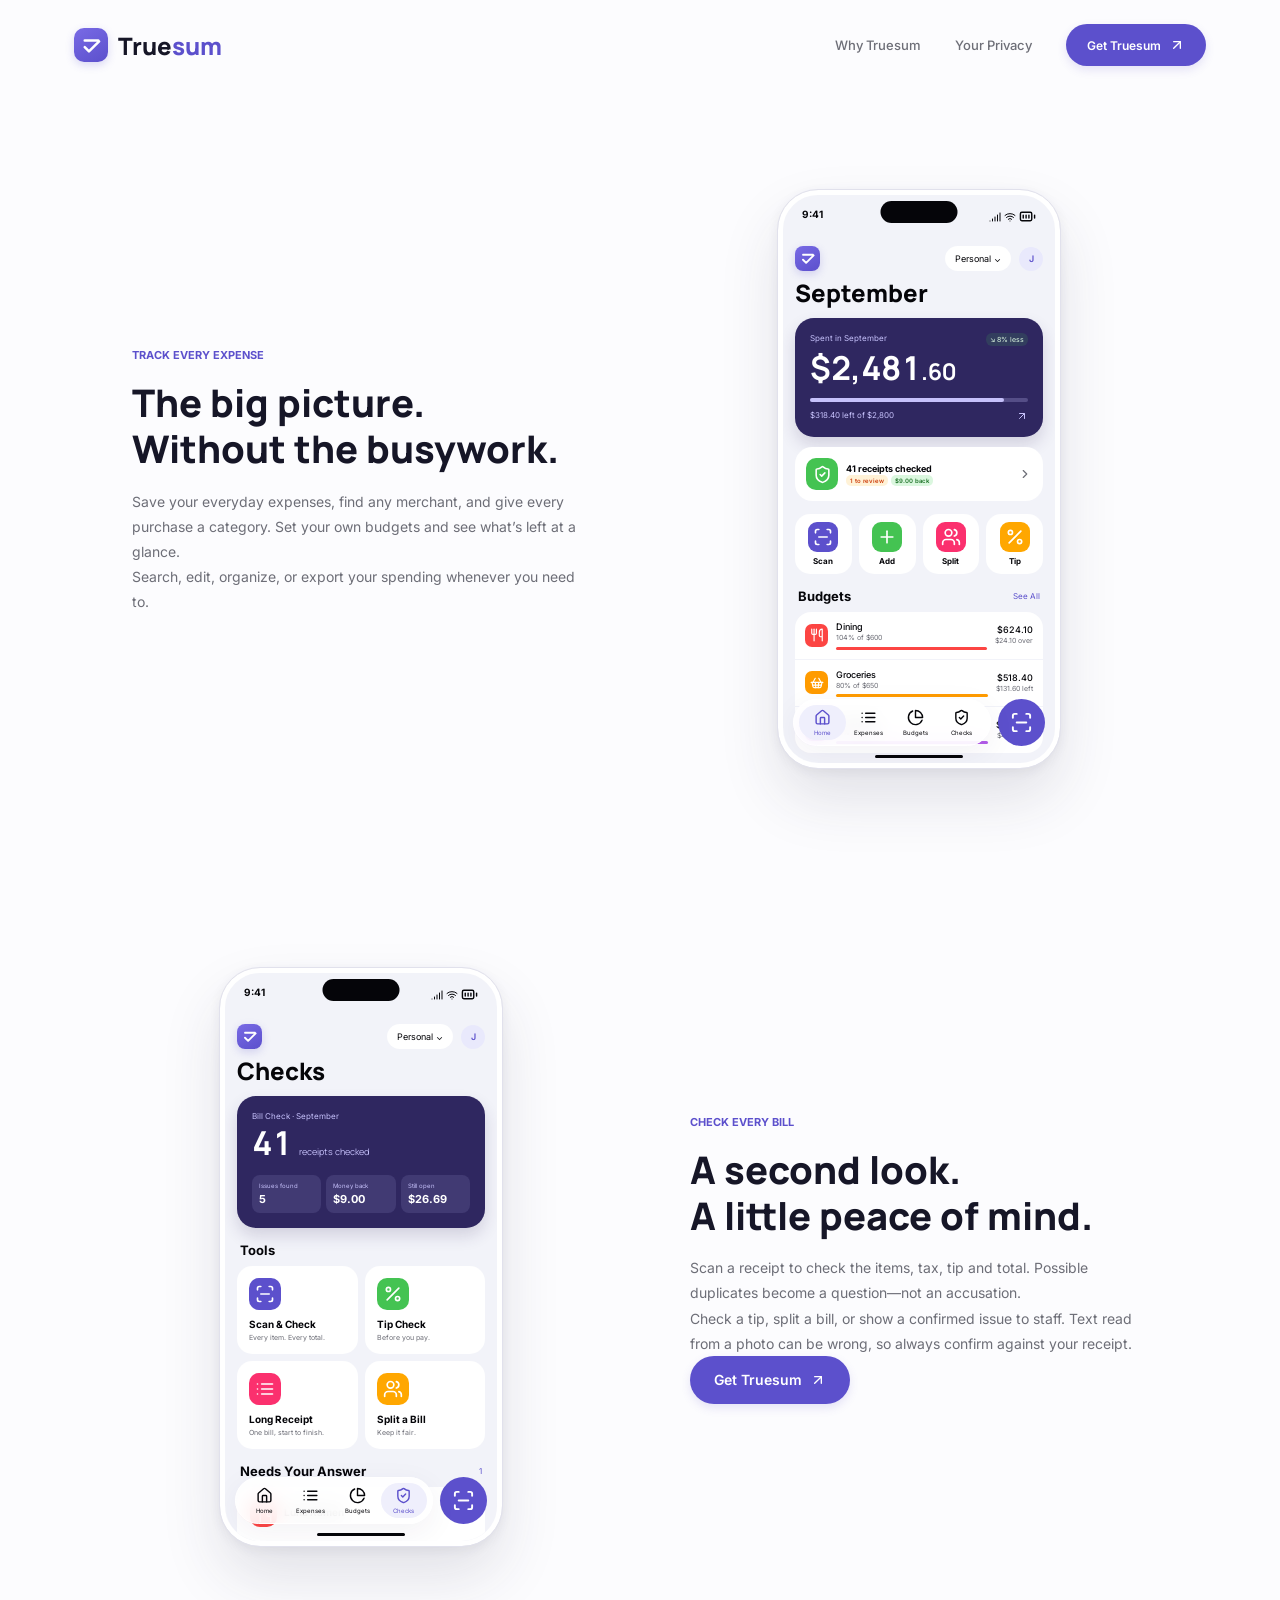
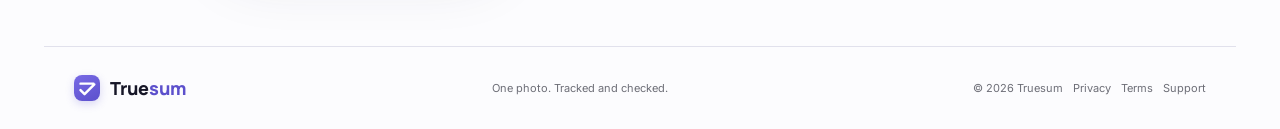
==== features.html @ 0172a542 "Landing page from the Lovable design: home + features, static, App Store CTA pending Co-Authored-By:" ====
<!doctype html>
<html lang="en">
<head>
<meta charset="utf-8">
<meta name="viewport" content="width=device-width, initial-scale=1">
<title>One receipt. Two jobs. — Truesum</title>
<meta name="description" content="Explore Truesum expense tracking, category budgets, receipt checks, tip calculations and fair bill splitting.">
<meta property="og:title" content="One receipt. Two jobs. — Truesum">
<meta property="og:description" content="Explore Truesum expense tracking, category budgets, receipt checks, tip calculations and fair bill splitting.">
<link rel="icon" href="assets/favicon.svg" type="image/svg+xml">
<link rel="apple-touch-icon" href="assets/apple-touch-icon.png">
<link rel="preconnect" href="https://fonts.googleapis.com">
<link rel="preconnect" href="https://fonts.gstatic.com" crossorigin>
<link rel="stylesheet" href="https://fonts.googleapis.com/css2?family=Inter:wght@400;500;600;700&amp;family=Manrope:wght@400;500;600;700;800&amp;display=swap">
<link rel="stylesheet" href="assets/site.css">
</head>
<body>
<header class="site-nav"><a href="./" class="brand" aria-label="Truesum home"><span class="brand-mark"><svg viewBox="0 0 32 32" fill="none" aria-hidden="true"><path d="M8 10h16M8 18l5 5 12-12" stroke="currentColor" stroke-width="3" stroke-linecap="round" stroke-linejoin="round"/></svg></span><span>True<span class="text-primary">sum</span></span></a><nav class="site-nav-links"><a href="features.html">Why Truesum</a><a href="privacy.html">Your Privacy</a><a class="truesum-button btn" href="#get">Get Truesum <svg width="24" height="24" viewBox="0 0 24 24" fill="none" stroke="currentColor" stroke-width="2" stroke-linecap="round" stroke-linejoin="round" aria-hidden="true"><path d="M7 7h10v10"/><path d="M7 17 17 7"/></svg></a></nav></header>
<main>
<section class="feature-section"><div><span class="section-kicker">Track every expense</span><h2>The big picture.<br>Without the busywork.</h2>
<p>Save your everyday expenses, find any merchant, and give every purchase a category. Set your own budgets and see what’s left at a glance.</p>
<p>Search, edit, organize, or export your spending whenever you need to.</p></div><div class="flex justify-center"><div class="phone phone-home" aria-hidden="true"><div class="phone-status"><span>9:41</span><span class="dynamic-island"></span><span><svg width="12" height="12" viewBox="0 0 24 24" fill="none" stroke="currentColor" stroke-width="2" stroke-linecap="round" stroke-linejoin="round" aria-hidden="true"><path d="M2 20h.01"/><path d="M7 20v-4"/><path d="M12 20v-8"/><path d="M17 20V8"/><path d="M22 4v16"/></svg><svg width="12" height="12" viewBox="0 0 24 24" fill="none" stroke="currentColor" stroke-width="2" stroke-linecap="round" stroke-linejoin="round" aria-hidden="true"><path d="M12 20h.01"/><path d="M2 8.82a15 15 0 0 1 20 0"/><path d="M5 12.859a10 10 0 0 1 14 0"/><path d="M8.5 16.429a5 5 0 0 1 7 0"/></svg><svg width="17" height="17" viewBox="0 0 24 24" fill="none" stroke="currentColor" stroke-width="2" stroke-linecap="round" stroke-linejoin="round" aria-hidden="true"><rect x="2" y="6" width="16" height="12" rx="2"/><path d="M22 14v-4"/><path d="M6 10v4"/><path d="M10 10v4"/><path d="M14 10v4"/></svg></span></div><div class="phone-content"><div class="phone-top"><span class="brand" aria-hidden="true"><span class="brand-mark"><svg viewBox="0 0 32 32" fill="none" aria-hidden="true"><path d="M8 10h16M8 18l5 5 12-12" stroke="currentColor" stroke-width="3" stroke-linecap="round" stroke-linejoin="round"/></svg></span></span><span>Personal <span>⌄</span></span><span class="mini-avatar">J</span></div><h3>September</h3><div class="mini-summary"><div class="flex justify-between"><span>Spent in September</span><span class="mini-trend">↘ 8% less</span></div><div class="mini-amount">$2,481<span>.60</span></div><div class="mini-progress"><i></i></div><div class="flex justify-between"><span>$318.40 left of $2,800</span><svg width="12" height="12" viewBox="0 0 24 24" fill="none" stroke="currentColor" stroke-width="2" stroke-linecap="round" stroke-linejoin="round" aria-hidden="true"><path d="M7 7h10v10"/><path d="M7 17 17 7"/></svg></div></div><div class="mini-checked"><span class="category-icon success"><svg width="19" height="19" viewBox="0 0 24 24" fill="none" stroke="currentColor" stroke-width="2" stroke-linecap="round" stroke-linejoin="round" aria-hidden="true"><path d="M20 13c0 5-3.5 7.5-7.66 8.95a1 1 0 0 1-.67-.01C7.5 20.5 4 18 4 13V6a1 1 0 0 1 1-1c2 0 4.5-1.2 6.24-2.72a1.17 1.17 0 0 1 1.52 0C14.51 3.81 17 5 19 5a1 1 0 0 1 1 1z"/><path d="m9 12 2 2 4-4"/></svg></span><div><b>41 receipts checked</b><div><span class="mini-badge warning">1 to review</span> <span class="mini-badge success">$9.00 back</span></div></div><svg width="14" height="14" viewBox="0 0 24 24" fill="none" stroke="currentColor" stroke-width="2" stroke-linecap="round" stroke-linejoin="round" aria-hidden="true"><path d="m9 18 6-6-6-6"/></svg></div><div class="mini-actions"><div><span class="category-icon action-0"><svg width="20" height="20" viewBox="0 0 24 24" fill="none" stroke="currentColor" stroke-width="2" stroke-linecap="round" stroke-linejoin="round" aria-hidden="true"><path d="M3 7V5a2 2 0 0 1 2-2h2"/><path d="M17 3h2a2 2 0 0 1 2 2v2"/><path d="M21 17v2a2 2 0 0 1-2 2h-2"/><path d="M7 21H5a2 2 0 0 1-2-2v-2"/><path d="M7 12h10"/></svg></span><b>Scan</b></div><div><span class="category-icon action-1"><svg width="20" height="20" viewBox="0 0 24 24" fill="none" stroke="currentColor" stroke-width="2" stroke-linecap="round" stroke-linejoin="round" aria-hidden="true"><path d="M5 12h14"/><path d="M12 5v14"/></svg></span><b>Add</b></div><div><span class="category-icon action-2"><svg width="20" height="20" viewBox="0 0 24 24" fill="none" stroke="currentColor" stroke-width="2" stroke-linecap="round" stroke-linejoin="round" aria-hidden="true"><path d="M16 21v-2a4 4 0 0 0-4-4H6a4 4 0 0 0-4 4v2"/><circle cx="9" cy="7" r="4"/><path d="M22 21v-2a4 4 0 0 0-3-3.87"/><path d="M16 3.13a4 4 0 0 1 0 7.75"/></svg></span><b>Split</b></div><div><span class="category-icon action-3"><svg width="20" height="20" viewBox="0 0 24 24" fill="none" stroke="currentColor" stroke-width="2" stroke-linecap="round" stroke-linejoin="round" aria-hidden="true"><line x1="19" x2="5" y1="5" y2="19"/><circle cx="6.5" cy="6.5" r="2.5"/><circle cx="17.5" cy="17.5" r="2.5"/></svg></span><b>Tip</b></div></div><div class="mini-section-title">Budgets <span>See All</span></div><div class="mini-group"><div class="mini-budget"><span class="category-icon dining"><svg width="14" height="14" viewBox="0 0 24 24" fill="none" stroke="currentColor" stroke-width="2" stroke-linecap="round" stroke-linejoin="round" aria-hidden="true"><path d="M3 2v7c0 1.1.9 2 2 2h4a2 2 0 0 0 2-2V2"/><path d="M7 2v20"/><path d="M21 15V2a5 5 0 0 0-5 5v6c0 1.1.9 2 2 2h3Zm0 0v7"/></svg></span><div><b>Dining</b><small>104% of $600</small><div class="category-line dining"></div></div><div><b>$624.10</b><small class="text-destructive">$24.10 over</small></div></div><div class="mini-budget"><span class="category-icon groceries"><svg width="14" height="14" viewBox="0 0 24 24" fill="none" stroke="currentColor" stroke-width="2" stroke-linecap="round" stroke-linejoin="round" aria-hidden="true"><path d="m15 11-1 9"/><path d="m19 11-4-7"/><path d="M2 11h20"/><path d="m3.5 11 1.6 7.4a2 2 0 0 0 2 1.6h9.8a2 2 0 0 0 2-1.6l1.7-7.4"/><path d="M4.5 15.5h15"/><path d="m5 11 4-7"/><path d="m9 11 1 9"/></svg></span><div><b>Groceries</b><small>80% of $650</small><div class="category-line groceries"></div></div><div><b>$518.40</b><small class="">$131.60 left</small></div></div><div class="mini-budget"><span class="category-icon shopping"><svg width="14" height="14" viewBox="0 0 24 24" fill="none" stroke="currentColor" stroke-width="2" stroke-linecap="round" stroke-linejoin="round" aria-hidden="true"><path d="M6 2 3 6v14a2 2 0 0 0 2 2h14a2 2 0 0 0 2-2V6l-3-4Z"/><path d="M3 6h18"/><path d="M16 10a4 4 0 0 1-8 0"/></svg></span><div><b>Shopping</b><small>91% of $450</small><div class="category-line shopping"></div></div><div><b>$410.00</b><small class="">$40.00 left</small></div></div></div><div class="mini-section-title">Recent <span>See All</span></div><div class="mini-group"><div class="mini-expense"><span class="category-icon dining"><svg width="14" height="14" viewBox="0 0 24 24" fill="none" stroke="currentColor" stroke-width="2" stroke-linecap="round" stroke-linejoin="round" aria-hidden="true"><path d="M3 2v7c0 1.1.9 2 2 2h4a2 2 0 0 0 2-2V2"/><path d="M7 2v20"/><path d="M21 15V2a5 5 0 0 0-5 5v6c0 1.1.9 2 2 2h3Zm0 0v7"/></svg></span><div><b>Luna Ramen</b><small>Yesterday · Dining</small></div><div><b>−$66.41</b><small class="text-warning">Review</small></div></div><div class="mini-expense"><span class="category-icon coffee"><svg width="14" height="14" viewBox="0 0 24 24" fill="none" stroke="currentColor" stroke-width="2" stroke-linecap="round" stroke-linejoin="round" aria-hidden="true"><path d="M10 2v2"/><path d="M14 2v2"/><path d="M16 8a1 1 0 0 1 1 1v8a4 4 0 0 1-4 4H7a4 4 0 0 1-4-4V9a1 1 0 0 1 1-1h14a4 4 0 1 1 0 8h-1"/><path d="M6 2v2"/></svg></span><div><b>Starbucks</b><small>Today · Coffee</small></div><div><b>−$12.40</b><small class="text-success">Checked</small></div></div></div></div><div class="mini-bottom"><div><span class="selected"><svg width="17" height="17" viewBox="0 0 24 24" fill="none" stroke="currentColor" stroke-width="2" stroke-linecap="round" stroke-linejoin="round" aria-hidden="true"><path d="M15 21v-8a1 1 0 0 0-1-1h-4a1 1 0 0 0-1 1v8"/><path d="M3 10a2 2 0 0 1 .709-1.528l7-5.999a2 2 0 0 1 2.582 0l7 5.999A2 2 0 0 1 21 10v9a2 2 0 0 1-2 2H5a2 2 0 0 1-2-2z"/></svg><small>Home</small></span><span class=""><svg width="17" height="17" viewBox="0 0 24 24" fill="none" stroke="currentColor" stroke-width="2" stroke-linecap="round" stroke-linejoin="round" aria-hidden="true"><path d="M3 12h.01"/><path d="M3 18h.01"/><path d="M3 6h.01"/><path d="M8 12h13"/><path d="M8 18h13"/><path d="M8 6h13"/></svg><small>Expenses</small></span><span class=""><svg width="17" height="17" viewBox="0 0 24 24" fill="none" stroke="currentColor" stroke-width="2" stroke-linecap="round" stroke-linejoin="round" aria-hidden="true"><path d="M21.21 15.89A10 10 0 1 1 8 2.83"/><path d="M22 12A10 10 0 0 0 12 2v10z"/></svg><small>Budgets</small></span><span class=""><svg width="17" height="17" viewBox="0 0 24 24" fill="none" stroke="currentColor" stroke-width="2" stroke-linecap="round" stroke-linejoin="round" aria-hidden="true"><path d="M20 13c0 5-3.5 7.5-7.66 8.95a1 1 0 0 1-.67-.01C7.5 20.5 4 18 4 13V6a1 1 0 0 1 1-1c2 0 4.5-1.2 6.24-2.72a1.17 1.17 0 0 1 1.52 0C14.51 3.81 17 5 19 5a1 1 0 0 1 1 1z"/><path d="m9 12 2 2 4-4"/></svg><small>Checks</small></span></div><span class="mini-scan"><svg width="23" height="23" viewBox="0 0 24 24" fill="none" stroke="currentColor" stroke-width="2" stroke-linecap="round" stroke-linejoin="round" aria-hidden="true"><path d="M3 7V5a2 2 0 0 1 2-2h2"/><path d="M17 3h2a2 2 0 0 1 2 2v2"/><path d="M21 17v2a2 2 0 0 1-2 2h-2"/><path d="M7 21H5a2 2 0 0 1-2-2v-2"/><path d="M7 12h10"/></svg></span></div><div class="home-indicator"></div></div></div></section>
<section class="feature-section"><div class="flex justify-center"><div class="phone phone-checks" aria-hidden="true"><div class="phone-status"><span>9:41</span><span class="dynamic-island"></span><span><svg width="12" height="12" viewBox="0 0 24 24" fill="none" stroke="currentColor" stroke-width="2" stroke-linecap="round" stroke-linejoin="round" aria-hidden="true"><path d="M2 20h.01"/><path d="M7 20v-4"/><path d="M12 20v-8"/><path d="M17 20V8"/><path d="M22 4v16"/></svg><svg width="12" height="12" viewBox="0 0 24 24" fill="none" stroke="currentColor" stroke-width="2" stroke-linecap="round" stroke-linejoin="round" aria-hidden="true"><path d="M12 20h.01"/><path d="M2 8.82a15 15 0 0 1 20 0"/><path d="M5 12.859a10 10 0 0 1 14 0"/><path d="M8.5 16.429a5 5 0 0 1 7 0"/></svg><svg width="17" height="17" viewBox="0 0 24 24" fill="none" stroke="currentColor" stroke-width="2" stroke-linecap="round" stroke-linejoin="round" aria-hidden="true"><rect x="2" y="6" width="16" height="12" rx="2"/><path d="M22 14v-4"/><path d="M6 10v4"/><path d="M10 10v4"/><path d="M14 10v4"/></svg></span></div><div class="phone-content"><div class="phone-top"><span class="brand" aria-hidden="true"><span class="brand-mark"><svg viewBox="0 0 32 32" fill="none" aria-hidden="true"><path d="M8 10h16M8 18l5 5 12-12" stroke="currentColor" stroke-width="3" stroke-linecap="round" stroke-linejoin="round"/></svg></span></span><span>Personal <span>⌄</span></span><span class="mini-avatar">J</span></div><h3>Checks</h3><div class="mini-summary"><span>Bill Check · September</span><div class="mini-amount">41 <small>receipts checked</small></div><div class="mini-stats"><div><small>Issues found</small><b>5</b></div><div><small>Money back</small><b>$9.00</b></div><div><small>Still open</small><b>$26.69</b></div></div></div><div class="mini-section-title">Tools</div><div class="mini-tool-grid"><div><span class="category-icon action-0"><svg width="20" height="20" viewBox="0 0 24 24" fill="none" stroke="currentColor" stroke-width="2" stroke-linecap="round" stroke-linejoin="round" aria-hidden="true"><path d="M3 7V5a2 2 0 0 1 2-2h2"/><path d="M17 3h2a2 2 0 0 1 2 2v2"/><path d="M21 17v2a2 2 0 0 1-2 2h-2"/><path d="M7 21H5a2 2 0 0 1-2-2v-2"/><path d="M7 12h10"/></svg></span><b>Scan &amp; Check</b><small>Every item. Every total.</small></div><div><span class="category-icon action-1"><svg width="20" height="20" viewBox="0 0 24 24" fill="none" stroke="currentColor" stroke-width="2" stroke-linecap="round" stroke-linejoin="round" aria-hidden="true"><line x1="19" x2="5" y1="5" y2="19"/><circle cx="6.5" cy="6.5" r="2.5"/><circle cx="17.5" cy="17.5" r="2.5"/></svg></span><b>Tip Check</b><small>Before you pay.</small></div><div><span class="category-icon action-2"><svg width="20" height="20" viewBox="0 0 24 24" fill="none" stroke="currentColor" stroke-width="2" stroke-linecap="round" stroke-linejoin="round" aria-hidden="true"><path d="M3 12h.01"/><path d="M3 18h.01"/><path d="M3 6h.01"/><path d="M8 12h13"/><path d="M8 18h13"/><path d="M8 6h13"/></svg></span><b>Long Receipt</b><small>One bill, start to finish.</small></div><div><span class="category-icon action-3"><svg width="20" height="20" viewBox="0 0 24 24" fill="none" stroke="currentColor" stroke-width="2" stroke-linecap="round" stroke-linejoin="round" aria-hidden="true"><path d="M16 21v-2a4 4 0 0 0-4-4H6a4 4 0 0 0-4 4v2"/><circle cx="9" cy="7" r="4"/><path d="M22 21v-2a4 4 0 0 0-3-3.87"/><path d="M16 3.13a4 4 0 0 1 0 7.75"/></svg></span><b>Split a Bill</b><small>Keep it fair.</small></div></div><div class="mini-section-title">Needs Your Answer <span>1</span></div><div class="mini-question"><span class="category-icon dining"><svg width="18" height="18" viewBox="0 0 24 24" fill="none" stroke="currentColor" stroke-width="2" stroke-linecap="round" stroke-linejoin="round" aria-hidden="true"><path d="M3 2v7c0 1.1.9 2 2 2h4a2 2 0 0 0 2-2V2"/><path d="M7 2v20"/><path d="M21 15V2a5 5 0 0 0-5 5v6c0 1.1.9 2 2 2h3Zm0 0v7"/></svg></span><b>Luna Ramen</b><p>Gyoza appears twice.<br>Did you order two?</p><div><span>We Had Two</span><span>Flag $8.50</span></div></div><div class="mini-section-title">Flagged <span>Show to Staff</span></div><div class="mini-group"><div class="mini-expense"><span class="category-icon dining"><svg width="14" height="14" viewBox="0 0 24 24" fill="none" stroke="currentColor" stroke-width="2" stroke-linecap="round" stroke-linejoin="round" aria-hidden="true"><path d="M3 2v7c0 1.1.9 2 2 2h4a2 2 0 0 0 2-2V2"/><path d="M7 2v20"/><path d="M21 15V2a5 5 0 0 0-5 5v6c0 1.1.9 2 2 2h3Zm0 0v7"/></svg></span><div><b>Bella Notte</b><small>Tip included twice</small></div><b>$9.25</b></div></div></div><div class="mini-bottom"><div><span class=""><svg width="17" height="17" viewBox="0 0 24 24" fill="none" stroke="currentColor" stroke-width="2" stroke-linecap="round" stroke-linejoin="round" aria-hidden="true"><path d="M15 21v-8a1 1 0 0 0-1-1h-4a1 1 0 0 0-1 1v8"/><path d="M3 10a2 2 0 0 1 .709-1.528l7-5.999a2 2 0 0 1 2.582 0l7 5.999A2 2 0 0 1 21 10v9a2 2 0 0 1-2 2H5a2 2 0 0 1-2-2z"/></svg><small>Home</small></span><span class=""><svg width="17" height="17" viewBox="0 0 24 24" fill="none" stroke="currentColor" stroke-width="2" stroke-linecap="round" stroke-linejoin="round" aria-hidden="true"><path d="M3 12h.01"/><path d="M3 18h.01"/><path d="M3 6h.01"/><path d="M8 12h13"/><path d="M8 18h13"/><path d="M8 6h13"/></svg><small>Expenses</small></span><span class=""><svg width="17" height="17" viewBox="0 0 24 24" fill="none" stroke="currentColor" stroke-width="2" stroke-linecap="round" stroke-linejoin="round" aria-hidden="true"><path d="M21.21 15.89A10 10 0 1 1 8 2.83"/><path d="M22 12A10 10 0 0 0 12 2v10z"/></svg><small>Budgets</small></span><span class="selected"><svg width="17" height="17" viewBox="0 0 24 24" fill="none" stroke="currentColor" stroke-width="2" stroke-linecap="round" stroke-linejoin="round" aria-hidden="true"><path d="M20 13c0 5-3.5 7.5-7.66 8.95a1 1 0 0 1-.67-.01C7.5 20.5 4 18 4 13V6a1 1 0 0 1 1-1c2 0 4.5-1.2 6.24-2.72a1.17 1.17 0 0 1 1.52 0C14.51 3.81 17 5 19 5a1 1 0 0 1 1 1z"/><path d="m9 12 2 2 4-4"/></svg><small>Checks</small></span></div><span class="mini-scan"><svg width="23" height="23" viewBox="0 0 24 24" fill="none" stroke="currentColor" stroke-width="2" stroke-linecap="round" stroke-linejoin="round" aria-hidden="true"><path d="M3 7V5a2 2 0 0 1 2-2h2"/><path d="M17 3h2a2 2 0 0 1 2 2v2"/><path d="M21 17v2a2 2 0 0 1-2 2h-2"/><path d="M7 21H5a2 2 0 0 1-2-2v-2"/><path d="M7 12h10"/></svg></span></div><div class="home-indicator"></div></div></div><div><span class="section-kicker">Check every bill</span>
<h2>A second look.<br>A little peace of mind.</h2>
<p>Scan a receipt to check the items, tax, tip and total. Possible duplicates become a question—not an accusation.</p>
<p>Check a tip, split a bill, or show a confirmed issue to staff. Text read from a photo can be wrong, so always confirm against your receipt.</p>
<a class="truesum-button btn" href="./#get">Get Truesum <svg width="24" height="24" viewBox="0 0 24 24" fill="none" stroke="currentColor" stroke-width="2" stroke-linecap="round" stroke-linejoin="round" aria-hidden="true"><path d="M7 7h10v10"/><path d="M7 17 17 7"/></svg></a></div></section>
</main>
<footer class="site-footer"><a href="./" class="brand" aria-label="Truesum home"><span class="brand-mark"><svg viewBox="0 0 32 32" fill="none" aria-hidden="true"><path d="M8 10h16M8 18l5 5 12-12" stroke="currentColor" stroke-width="3" stroke-linecap="round" stroke-linejoin="round"/></svg></span><span>True<span class="text-primary">sum</span></span></a><span>One photo. Tracked and checked.</span><span>© 2026 Truesum<span class="footer-links"><a href="privacy.html">Privacy</a><a href="terms.html">Terms</a><a href="support.html">Support</a></span></span></footer>
</body>
</html>
---- assets/site.css ----
/* Truesum landing: ported from the Lovable project styles (src/styles.css). */
:root { --font-sans: 'Inter', -apple-system, BlinkMacSystemFont, 'Segoe UI', sans-serif; --font-display: 'Manrope', -apple-system, BlinkMacSystemFont, sans-serif; }
:root {
 --background: oklch(.992 .002 285); --foreground: oklch(.21 .033 282); --primary: oklch(.514 .185 282); --primary-foreground: oklch(1 0 0); --secondary: oklch(.955 .018 286); --secondary-foreground: oklch(.514 .185 282); --muted: oklch(.965 .009 285); --muted-foreground: oklch(.54 .014 280); --accent: oklch(.94 .025 285); --card: oklch(1 0 0); --border: oklch(.913 .015 284); --hero: oklch(.315 .098 286); --hero-text: oklch(.835 .08 288); --destructive: oklch(.60 .224 25); --success: oklch(.722 .19 145); --success-text: oklch(.50 .136 145); --success-soft: oklch(.95 .044 149); --warning: oklch(.80 .18 72); --warning-text: oklch(.576 .185 37); --warning-soft: oklch(.97 .041 75); --dining: oklch(.66 .22 26); --groceries: oklch(.78 .18 65); --shopping: oklch(.64 .21 310); --travel: oklch(.62 .20 254); --household: oklch(.70 .12 213); --transport: var(--primary); --care: oklch(.65 .235 10); --other: oklch(.63 .014 285); --coffee: oklch(.64 .071 75); --glass: oklch(1 0 0 / .85); --ink: oklch(.12 .01 285); --hero-glow: oklch(.6 .18 285); --phone-shadow: 0 30px 60px oklch(.32 .05 285 / .13), 0 3px 12px oklch(.32 .05 285 / .08); --soft-shadow: 0 8px 30px oklch(.3 .08 285 / .06); --scrim: oklch(.17 .03 285 / .35);
}
* { border-color: var(--border); box-sizing:border-box; letter-spacing:0; }
body { margin:0; background:var(--background); color:var(--foreground); font-family:var(--font-sans); -webkit-font-smoothing:antialiased; }
h1,h2,h3,h4 { font-family:var(--font-display); }
button,a,input,select,textarea { -webkit-tap-highlight-color:transparent; }
a { text-decoration:none; }
button { cursor:pointer; } input,select,textarea { font:inherit; }
.truesum-button { min-height:48px; padding:12px 24px; border-radius:999px; background:var(--primary); color:var(--primary-foreground); font-weight:600; font-size:14px; box-shadow:0 4px 10px color-mix(in oklch,var(--primary) 15%,transparent); transition:transform .2s, background .2s; }
.truesum-button:hover { background:color-mix(in oklch,var(--primary) 90%,var(--foreground)); transform:translateY(-1px); }
.truesum-button-soft { background:var(--secondary); color:var(--primary); box-shadow:none; }
.truesum-button-soft:hover { background:var(--accent); }
.truesum-icon-button { width:44px; height:44px; padding:0; border-radius:50%; background:var(--card); box-shadow:var(--soft-shadow); color:var(--foreground); }
.truesum-tool-button { border-radius:20px; background:var(--card); padding:16px; height:auto; color:var(--foreground); white-space:normal; box-shadow:var(--soft-shadow); }
.brand { display:inline-flex; align-items:center; gap:10px; font-family:var(--font-display); font-weight:800; font-size:24px; color:var(--foreground); }
.brand-mark { display:inline-flex; align-items:center; justify-content:center; width:34px; height:34px; border-radius:10px; background:linear-gradient(150deg,var(--hero-glow),var(--primary)); color:var(--primary-foreground); box-shadow:0 3px 8px color-mix(in oklch,var(--primary) 22%,transparent); }
.brand-mark svg { width:27px; height:27px; }
.site-nav { max-width:1192px; margin:auto; height:90px; display:flex; align-items:center; justify-content:space-between; padding:0 30px; }
.site-nav-links { display:flex; align-items:center; gap:34px; font-size:13px; font-weight:500; color:var(--muted-foreground); }
.site-nav-links a:hover { color:var(--primary); }
.site-nav .truesum-button { min-height:42px; padding:10px 21px; font-size:12px; }
.landing-hero { text-align:center; padding:48px 24px 0; overflow:hidden; background:radial-gradient(ellipse at 50% 64%,var(--secondary),var(--background) 62%); }
.hero-eyebrow { display:inline-flex; align-items:center; gap:8px; color:var(--primary); font-size:11px; font-weight:600; border:1px solid var(--border); background:var(--card); border-radius:50px; padding:7px 12px; }
.hero-eyebrow i { height:6px; width:6px; border-radius:100%; background:var(--primary); }
.landing-hero h1 { font-size:60px; line-height:1.12; font-weight:800; margin:21px auto 20px; }
.landing-hero h1 span { color:var(--primary); }
.hero-subtitle { font-size:15px; line-height:1.7; color:var(--muted-foreground); max-width:430px; margin:0 auto 23px; }
.hero-trust { display:flex; gap:18px; align-items:center; justify-content:center; font-size:10px; color:var(--muted-foreground); margin-top:15px; }
.hero-trust span { display:flex; gap:5px; align-items:center; }
.phone-stage { width:900px; max-width:100%; margin:54px auto 0; height:590px; position:relative; display:flex; align-items:flex-start; justify-content:center; gap:32px; }
.phone { width:282px; height:578px; flex-shrink:0; position:relative; background:var(--muted); border:5px solid var(--card); outline:1px solid var(--border); border-radius:40px; box-shadow:var(--phone-shadow); overflow:hidden; text-align:left; color:var(--ink); }
.phone-stage > .phone:first-child { transform:rotate(-8deg) translateY(55px); }
.phone-stage > .phone:last-child { transform:rotate(8deg) translateY(55px); }
.phone-stage > .phone:nth-child(2) { width:294px; height:600px; z-index:2; }
.phone-status { height:39px; position:relative; padding:13px 19px 0; font-size:10px; font-weight:700; display:flex; justify-content:space-between; align-items:flex-start; }
.phone-status > span:last-child { display:flex; align-items:center; gap:3px; }
.dynamic-island { position:absolute; width:77px; height:22px; border-radius:20px; background:var(--ink); top:6px; left:50%; transform:translateX(-50%); }
.phone-content { padding:12px 12px 70px; }
.phone-top { display:flex; align-items:center; justify-content:space-between; margin-bottom:8px; }
.phone-top .brand-mark { height:25px; width:25px; border-radius:8px; }
.phone-top .brand-mark svg { width:20px; }
.phone-top > span:nth-child(2) { margin-left:auto; margin-right:8px; font-size:9px; background:var(--card); border-radius:20px; padding:7px 10px; }
.mini-avatar { width:24px; height:24px; font-size:9px; display:grid; place-items:center; background:var(--accent); color:var(--primary); border-radius:50%; font-weight:600; }
.phone h3 { font-size:24px; line-height:1.2; font-weight:800; margin:0 0 10px; }
.mini-summary { padding:15px; background:var(--hero); color:var(--hero-text); border-radius:19px; font-size:8px; box-shadow:0 8px 16px color-mix(in oklch,var(--hero) 16%,transparent); }
.mini-amount { color:var(--primary-foreground); font-size:33px; font-weight:700; font-family:var(--font-display); line-height:1.35; font-variant-numeric:tabular-nums; }
.mini-amount > span { font-size:23px; }
.mini-amount > small { font-size:9px; font-weight:400; color:var(--hero-text); }
.mini-trend { font-size:7px; padding:2px 4px; border-radius:6px; color:var(--success-soft); background:color-mix(in oklch,var(--success) 15%,transparent); }
.mini-progress { height:4px; margin:8px 0; background:color-mix(in oklch,var(--hero-text) 25%,transparent); border-radius:4px; }
.mini-progress i { width:89%; height:100%; display:block; background:var(--hero-text); border-radius:4px; }
.category-icon { width:32px; height:32px; border-radius:10px; display:inline-flex; align-items:center; justify-content:center; flex-shrink:0; color:var(--primary-foreground); background:var(--primary); }
.dining { --category:var(--dining); } .groceries { --category:var(--groceries); } .shopping { --category:var(--shopping); } .travel { --category:var(--travel); } .household { --category:var(--household); } .transport { --category:var(--transport); } .care { --category:var(--care); } .other { --category:var(--other); } .coffee { --category:var(--coffee); }
.category-icon.dining,.category-icon.groceries,.category-icon.shopping,.category-icon.travel,.category-icon.household,.category-icon.transport,.category-icon.care,.category-icon.other,.category-icon.coffee { background:var(--category); }
.category-icon.success,.action-1 { background:var(--success); } .category-icon.warning,.action-3 { background:var(--warning); } .action-2 { background:var(--care); }
.mini-checked { display:flex; align-items:center; gap:8px; margin-top:10px; background:var(--card); border-radius:17px; padding:11px; font-size:9px; }
.mini-checked > svg { margin-left:auto; color:var(--muted-foreground); }
.mini-badge { font-size:6px; font-weight:600; padding:2px 4px; border-radius:5px; }
.mini-badge.warning { color:var(--warning-text); background:var(--warning-soft); } .mini-badge.success { color:var(--success-text); background:var(--success-soft); }
.mini-actions { display:flex; justify-content:space-between; margin:13px 0; gap:7px; }
.mini-actions > div { display:flex; align-items:center; flex-direction:column; gap:4px; background:var(--card); border-radius:15px; flex:1; padding:8px 0; font-size:8px; }
.mini-actions .category-icon { width:30px; height:30px; border-radius:9px; }
.mini-section-title { display:flex; align-items:center; justify-content:space-between; font-weight:700; font-size:13px; margin:14px 3px 8px; }
.mini-section-title > span { font-size:8px; color:var(--primary); font-weight:400; }
.mini-group { background:var(--card); border-radius:16px; overflow:hidden; }
.mini-budget,.mini-expense { display:flex; gap:8px; align-items:center; padding:9px 10px; border-bottom:1px solid var(--muted); font-size:9px; }
.mini-budget:last-child,.mini-expense:last-child { border:0; }
.mini-budget .category-icon,.mini-expense .category-icon { width:23px; height:23px; border-radius:7px; }
.mini-budget > div:nth-child(2),.mini-expense > div:nth-child(2) { flex:1; }
.mini-budget > div:last-child,.mini-expense > div:last-child { text-align:right; }
.mini-budget b,.mini-expense b { font-weight:500; }
.mini-budget small,.mini-expense small { display:block; font-size:7px; line-height:1.6; color:var(--muted-foreground); }
.category-line { width:100%; height:3px; background:var(--category); border-radius:3px; margin-top:3px; }
.mini-bottom { position:absolute; left:10px; right:10px; bottom:17px; display:flex; gap:7px; }
.mini-bottom > div { background:var(--glass); backdrop-filter:blur(10px); border:1px solid var(--card); border-radius:40px; padding:5px; display:flex; flex:1; box-shadow:var(--soft-shadow); }
.mini-bottom > div > span { flex:1; display:flex; flex-direction:column; align-items:center; gap:3px; padding:4px 0; }
.mini-bottom small { font-size:6px; } .mini-bottom .selected { color:var(--primary); border-radius:40px; background:var(--secondary); }
.mini-scan { height:47px; width:47px; border-radius:50%; background:var(--primary); color:var(--primary-foreground); display:grid; place-items:center; }
.home-indicator { width:88px; height:3px; background:var(--ink); border-radius:6px; position:absolute; bottom:5px; left:50%; transform:translateX(-50%); }
.mini-stats { display:flex; gap:5px; margin-top:10px; } .mini-stats > div { padding:7px; background:color-mix(in oklch,var(--hero-text) 12%,transparent); border-radius:8px; flex:1; } .mini-stats small,.mini-stats b { display:block; } .mini-stats b { color:var(--primary-foreground); font-size:11px; margin-top:3px; } .mini-stats small { font-size:6px; }
.mini-tool-grid { display:grid; grid-template-columns:1fr 1fr; gap:7px; } .mini-tool-grid > div { background:var(--card); border-radius:15px; padding:12px; } .mini-tool-grid b,.mini-tool-grid small { display:block; } .mini-tool-grid b { font-size:10px; margin:8px 0 3px; } .mini-tool-grid small { font-size:7px; color:var(--muted-foreground); }
.mini-question { background:var(--card); padding:13px; border-radius:16px; font-size:10px; } .mini-question .category-icon { width:27px; height:27px; margin-right:7px; vertical-align:middle; } .mini-question p { font-size:10px; margin:10px 0; color:var(--muted-foreground); line-height:1.5; } .mini-question > div { display:flex; gap:7px; } .mini-question > div span { background:var(--secondary); color:var(--primary); padding:8px; flex:1; text-align:center; border-radius:20px; font-size:8px; font-weight:600; } .mini-question > div span:last-child { background:var(--primary); color:var(--primary-foreground); }
.mini-budget-hero { display:flex; align-items:center; gap:16px; background:var(--card); padding:18px 14px; border-radius:19px; } .preview-ring { height:65px; width:65px; border:5px solid var(--primary); border-right-color:var(--secondary); border-radius:50%; display:grid; place-items:center; font-size:16px; font-weight:800; transform:rotate(-15deg); } .mini-budget-hero b { font-size:15px; } .mini-budget-hero small,.mini-budget-hero span { display:block; font-size:8px; margin-top:4px; } .mini-warning { background:var(--warning-soft); padding:12px; border-radius:15px; margin-top:12px; font-size:10px; } .mini-warning small { display:block; font-size:8px; color:var(--muted-foreground); margin-top:4px; }
.stage-label { position:absolute; z-index:3; background:var(--glass); border:1px solid var(--card); backdrop-filter:blur(12px); padding:12px 17px; border-radius:14px; box-shadow:var(--soft-shadow); display:flex; align-items:center; gap:9px; text-align:left; font-size:10px; }
.stage-label b { display:block; font-size:11px; } .stage-label small { color:var(--muted-foreground); font-size:9px; } .stage-label svg { color:var(--success-text); } .stage-label-left { left:-22px; top:285px; transform:rotate(-4deg); } .stage-label-right { right:-18px; top:140px; transform:rotate(5deg); }
.landing-proof { display:flex; justify-content:center; gap:64px; padding:48px 24px; border-bottom:1px solid var(--border); background:var(--card); position:relative; font-size:12px; color:var(--muted-foreground); }
.landing-proof span { display:flex; align-items:center; gap:9px; } .landing-proof svg { color:var(--primary); width:17px; }
.feature-section { max-width:1080px; margin:0 auto; padding:100px 32px; display:grid; grid-template-columns:1fr 1fr; gap:100px; align-items:center; }
.section-kicker { color:var(--primary); text-transform:uppercase; font-size:11px; font-weight:700; }
.feature-section h2 { font-size:38px; line-height:1.2; font-weight:800; margin:17px 0; } .feature-section p { font-size:14px; color:var(--muted-foreground); line-height:1.8; }
.feature-image { border-radius:24px; width:100%; aspect-ratio:1.15; object-fit:cover; }
.feature-points { display:flex; flex-direction:column; gap:15px; margin:26px 0; font-size:13px; } .feature-points span { display:flex; align-items:center; gap:9px; } .feature-points svg { color:var(--success-text); width:17px; }
.privacy-band { text-align:center; padding:65px 24px; background:var(--secondary); } .privacy-band > svg { color:var(--primary); width:28px; height:28px; margin:auto; } .privacy-band h2 { font-size:32px; font-weight:800; margin:15px 0; } .privacy-band p { color:var(--muted-foreground); font-size:14px; max-width:430px; margin:auto; line-height:1.7; }
.final-cta { text-align:center; padding:80px 24px; } .final-cta h2 { font-size:37px; font-weight:800; margin-bottom:22px; }
.site-footer { max-width:1192px; margin:auto; padding:28px 30px; border-top:1px solid var(--border); display:flex; justify-content:space-between; align-items:center; font-size:11px; color:var(--muted-foreground); } .site-footer .brand { font-size:18px; } .site-footer .brand-mark { width:26px; height:26px; border-radius:8px; }
/* App */
.app-background { background:var(--muted); min-height:100svh; }
.app-desktop-bar { max-width:1080px; margin:auto; padding:20px 28px; display:flex; justify-content:space-between; align-items:center; } .app-desktop-bar .brand { font-size:22px; }
.app-shell { max-width:1000px; margin:auto; padding:20px 30px 130px; } .app-top { display:flex; justify-content:space-between; align-items:center; margin-bottom:26px; } .app-top h1 { font-size:34px; font-weight:800; } .app-top p { color:var(--muted-foreground); font-size:13px; margin-bottom:5px; } .app-top-actions { display:flex; gap:8px; }
.demo-banner { display:flex; justify-content:space-between; align-items:center; font-size:12px; background:var(--secondary); color:var(--primary); padding:10px 17px; border-radius:12px; margin-bottom:22px; }
.app-two-columns { display:grid; grid-template-columns:1.2fr 1fr; gap:25px; } .app-panel { background:var(--card); border-radius:24px; overflow:hidden; box-shadow:var(--soft-shadow); } .spending-panel { background:var(--hero); color:var(--primary-foreground); padding:28px; border-radius:26px; box-shadow:var(--phone-shadow); } .spending-label { display:flex; justify-content:space-between; font-size:12px; color:var(--hero-text); } .spending-amount { font-family:var(--font-display); font-size:46px; font-weight:800; font-variant-numeric:tabular-nums; line-height:1.6; } .spending-panel progress { width:100%; height:6px; border:0; border-radius:9px; appearance:none; } progress::-webkit-progress-bar { background:var(--accent); border-radius:9px; } progress::-webkit-progress-value { background:var(--primary); border-radius:9px; } .spending-panel progress::-webkit-progress-bar { background:color-mix(in oklch,var(--hero-text) 22%,transparent); } .spending-panel progress::-webkit-progress-value { background:var(--hero-text); } .spending-bottom { display:flex; align-items:center; justify-content:space-between; font-size:11px; color:var(--hero-text); margin-top:12px; }
.app-check-summary { padding:20px; display:flex; align-items:center; gap:14px; margin-top:18px; } .app-check-summary b { font-size:15px; } .app-check-summary p { display:flex; gap:6px; margin-top:6px; } .app-check-summary > svg { margin-left:auto; color:var(--muted-foreground); }
.status-badge { display:inline-flex; align-items:center; gap:4px; font-size:10px; font-weight:600; padding:3px 8px; border-radius:20px; white-space:nowrap; } .status-checked,.status-fixed { color:var(--success-text); background:var(--success-soft); } .status-review,.status-flagged { color:var(--warning-text); background:var(--warning-soft); } .status-manual { color:var(--muted-foreground); background:var(--muted); }
.quick-actions { display:grid; grid-template-columns:repeat(4,1fr); gap:12px; margin:21px 0 27px; } .quick-actions .truesum-tool-button { flex-direction:column; gap:8px; padding:15px 8px; font-size:11px; } .quick-actions .category-icon { width:37px; height:37px; border-radius:12px; }
.app-section-heading { display:flex; justify-content:space-between; align-items:center; margin:24px 4px 12px; } .app-section-heading h2 { font-weight:700; font-size:19px; } .app-section-heading .btn-link { font-size:12px; color:var(--primary); }
.expense-row { width:100%; display:flex; align-items:center; gap:12px; border-radius:0; box-shadow:none; padding:15px 18px; justify-content:flex-start; border-bottom:1px solid var(--muted); text-align:left; } .expense-row:hover { background:var(--muted); } .expense-row:last-child { border:0; } .expense-row > div:nth-child(2) { flex:1; min-width:0; } .expense-row strong { font-weight:600; font-size:13px; display:block; overflow:hidden; text-overflow:ellipsis; white-space:nowrap; } .expense-row small { display:block; font-size:11px; color:var(--muted-foreground); margin-top:4px; } .expense-row > div:nth-child(3) { text-align:right; } .expense-row .status-badge { margin-top:4px; } .expense-row > svg { width:12px; color:var(--muted-foreground); }
.budget-row { display:flex; align-items:center; padding:17px 18px; gap:12px; border-bottom:1px solid var(--muted); } .budget-row:last-child { border:0; } .budget-row > div:nth-child(2) { flex:1; } .budget-row b { font-size:13px; font-weight:600; } .budget-row small { display:block; color:var(--muted-foreground); font-size:10px; margin:5px 0; } .budget-row > div:last-child { text-align:right; } .budget-row progress { height:4px; width:100%; display:block; appearance:none; } .budget-row progress::-webkit-progress-value { background:var(--category); } .budget-row.is-close progress::-webkit-progress-value { background:var(--warning); } .budget-row.is-over progress::-webkit-progress-value { background:var(--destructive); } .budget-row.is-over > div:last-child small { color:var(--destructive); }
.app-nav-wrap { position:fixed; bottom:24px; left:50%; transform:translateX(-50%); display:flex; gap:10px; z-index:20; width:390px; max-width:calc(100% - 28px); } .app-tabs { background:var(--glass); backdrop-filter:blur(22px); border:1px solid var(--card); box-shadow:var(--phone-shadow); border-radius:50px; display:flex; flex:1; padding:6px; } .app-tab { flex:1; height:54px; padding:0; border-radius:40px; display:flex; flex-direction:column; gap:4px; font-size:9px; color:var(--muted-foreground); background:transparent; box-shadow:none; } .app-tab svg { width:20px; height:20px; } .app-tab.active { color:var(--primary); background:var(--secondary); } .scan-fab { width:68px; height:68px; border-radius:50%; padding:0; box-shadow:0 8px 24px color-mix(in oklch,var(--primary) 30%,transparent); } .scan-fab svg { width:25px; height:25px; }
.search-box { position:relative; } .search-box svg { position:absolute; left:14px; top:14px; color:var(--muted-foreground); width:18px; } .search-box input { padding-left:43px; }
.field { width:100%; background:var(--card); border:1px solid var(--border); border-radius:13px; padding:13px 14px; color:var(--foreground); outline:none; font-size:14px; } .field:focus { border-color:var(--primary); box-shadow:0 0 0 3px var(--secondary); } .field-label { display:block; font-size:12px; font-weight:600; margin:17px 0 7px; }
.filter-chips { display:flex; flex-wrap:wrap; gap:8px; margin:15px 0 24px; } .filter-chip { min-height:34px; height:34px; padding:7px 13px; font-size:11px; border-radius:20px; box-shadow:none; } .filter-chip.selected { background:var(--primary); color:var(--primary-foreground); }
.month-total { display:flex; justify-content:space-between; font-size:13px; color:var(--muted-foreground); margin:20px 4px; } .month-total strong { color:var(--foreground); font-size:19px; }
.day-heading { display:flex; justify-content:space-between; font-size:10px; color:var(--muted-foreground); font-weight:600; text-transform:uppercase; margin:20px 8px 9px; }
.budget-overview { display:flex; gap:30px; align-items:center; padding:30px; } .budget-ring { width:105px; height:105px; display:grid; place-items:center; border:8px solid var(--primary); border-right-color:var(--secondary); border-radius:50%; font-size:24px; font-weight:800; flex-shrink:0; } .budget-overview h2 { font-size:28px; font-weight:800; } .budget-overview p { font-size:12px; color:var(--muted-foreground); margin:6px 0 10px; }
.warning-panel { padding:18px; background:var(--warning-soft); border-radius:20px; display:flex; gap:12px; margin-top:18px; } .warning-panel > svg { color:var(--warning-text); flex-shrink:0; width:20px; } .warning-panel b { font-size:13px; } .warning-panel p { font-size:12px; line-height:1.6; color:var(--muted-foreground); margin-top:4px; }
.check-hero { background:var(--hero); color:var(--primary-foreground); padding:28px; border-radius:26px; } .check-hero > p { color:var(--hero-text); font-size:12px; } .check-hero h2 { font-size:40px; font-weight:800; margin:12px 0; } .check-hero h2 span { font-size:14px; font-weight:400; color:var(--hero-text); } .check-stat-grid { display:grid; grid-template-columns:repeat(3,1fr); gap:12px; } .check-stat-grid div { background:color-mix(in oklch,var(--hero-text) 12%,transparent); border-radius:12px; padding:14px; } .check-stat-grid small { display:block; color:var(--hero-text); font-size:10px; } .check-stat-grid b { display:block; font-size:18px; margin-top:6px; }
.tools-grid { display:grid; grid-template-columns:1fr 1fr; gap:12px; } .tools-grid .truesum-tool-button { align-items:flex-start; flex-direction:column; gap:7px; text-align:left; } .tools-grid b { font-size:13px; } .tools-grid small { font-size:11px; color:var(--muted-foreground); font-weight:400; line-height:1.5; }
.empty-state { padding:50px 25px; text-align:center; color:var(--muted-foreground); font-size:13px; } .empty-state > svg { margin:auto auto 14px; width:35px; height:35px; color:var(--primary); } .empty-state b { color:var(--foreground); display:block; font-size:18px; margin-bottom:8px; }
.question-panel { padding:20px; } .question-panel h3 { font-size:16px; font-weight:700; margin-bottom:9px; } .question-panel p { font-size:13px; color:var(--muted-foreground); line-height:1.6; margin:12px 0 17px; } .question-panel .question-actions { display:flex; gap:10px; } .question-actions .truesum-button { flex:1; font-size:12px; padding:11px; }
.truesum-modal-overlay { background:var(--scrim); position:fixed; inset:0; z-index:40; backdrop-filter:blur(4px); } .truesum-modal { position:fixed; top:50%; left:50%; transform:translate(-50%,-50%); z-index:41; width:460px; max-width:calc(100% - 28px); max-height:88svh; overflow:auto; background:var(--muted); padding:26px; border:1px solid var(--card); border-radius:30px; box-shadow:var(--phone-shadow); } .modal-title { font-family:var(--font-display); font-size:24px; font-weight:800; padding-right:30px; } .modal-close { position:absolute; right:16px; top:16px; } .modal-description { color:var(--muted-foreground); font-size:12px; line-height:1.6; margin-top:9px; } .modal-footer { display:flex; gap:10px; margin-top:25px; } .modal-footer .truesum-button { flex:1; }
.amount-large { text-align:center; font-family:var(--font-display); font-size:42px; font-weight:800; margin:20px 0; } .detail-group { background:var(--card); border-radius:18px; padding:17px; margin-top:15px; font-size:13px; } .detail-group h3 { font-size:14px; font-weight:700; margin-bottom:12px; } .detail-line { display:flex; justify-content:space-between; gap:15px; margin:10px 0; font-size:12px; } .detail-line span:first-child { color:var(--muted-foreground); }
.upload-zone { border:1px dashed var(--primary); background:var(--secondary); padding:30px 15px; border-radius:20px; text-align:center; margin-top:23px; } .upload-zone svg { color:var(--primary); margin:auto auto 12px; width:32px; height:32px; } .upload-zone p { font-size:12px; color:var(--muted-foreground); margin:10px 0; } .upload-zone input { width:100%; font-size:12px; } .upload-zone input::file-selector-button { border:0; border-radius:20px; padding:10px 15px; background:var(--primary); color:var(--primary-foreground); font:inherit; cursor:pointer; margin-right:10px; }
.receipt-preview { display:flex; gap:8px; overflow:auto; margin:15px 0; } .receipt-preview img { width:85px; height:105px; object-fit:cover; border-radius:9px; }
.error-note { color:var(--destructive); background:var(--card); padding:13px; border-radius:12px; font-size:12px; line-height:1.5; margin-top:14px; }
.result-verdict { display:flex; align-items:center; flex-direction:column; gap:12px; padding:15px 0; } .result-verdict svg { width:48px; height:48px; color:var(--success-text); } .result-verdict.review svg { color:var(--warning-text); } .result-verdict h2 { font-size:26px; font-weight:800; text-align:center; }
.insights-chart { display:flex; height:160px; align-items:flex-end; gap:14px; padding:20px 10px 0; } .insights-chart > div { flex:1; display:flex; flex-direction:column; justify-content:flex-end; align-items:center; height:100%; font-size:9px; gap:8px; } .insights-chart i { width:100%; background:var(--secondary); border-radius:5px 5px 0 0; display:block; } .insights-chart > div:last-child i { background:var(--primary); } .chart-bar-0 { height:75%; } .chart-bar-1 { height:89%; } .chart-bar-2 { height:68%; } .chart-bar-3 { height:98%; } .chart-bar-4 { height:85%; } .chart-bar-5 { height:78%; }
.staff-display { background:var(--card); padding:27px; border-radius:20px; margin-top:20px; } .staff-display p { font-size:16px; line-height:1.8; }
.auth-divider { display:flex; align-items:center; gap:10px; color:var(--muted-foreground); font-size:11px; margin:23px 0 6px; } .auth-divider::before,.auth-divider::after { content:''; height:1px; flex:1; background:var(--border); }
@media(min-width:1500px) { .landing-hero { padding-top:65px; } }
@media(max-width:800px) { .site-nav-links { gap:20px; } .landing-hero h1 { font-size:48px; } .phone-stage { width:750px; max-width:none; left:50%; transform:translateX(-50%); gap:19px; } .phone-stage .phone { width:245px; height:570px; } .phone-stage > .phone:nth-child(2) { width:282px; height:590px; } .stage-label-left { left:40px; } .stage-label-right { right:40px; } .feature-section { gap:40px; padding:70px 28px; } .feature-section h2 { font-size:30px; } .landing-proof { gap:30px; } .app-two-columns { gap:18px; } }
@media(max-width:600px) { .site-nav { height:75px; padding:0 22px; } .site-nav .brand { font-size:21px; } .site-nav-links > a:not(:last-child) { display:none; } .landing-hero { padding:35px 20px 0; } .landing-hero h1 { font-size:39px; line-height:1.17; margin-top:22px; } .hero-subtitle { font-size:13px; max-width:330px; } .hero-trust { font-size:9px; gap:13px; } .phone-stage { margin-top:44px; height:572px; width:630px; gap:12px; } .phone-stage .phone { width:218px; height:530px; } .phone-stage > .phone:nth-child(2) { width:274px; height:573px; } .phone-stage > .phone:first-child { margin-right:-64px; transform:rotate(-10deg) translateY(75px); } .phone-stage > .phone:last-child { margin-left:-64px; transform:rotate(10deg) translateY(75px); } .stage-label { display:none; } .landing-proof { flex-wrap:wrap; gap:20px; padding:30px 20px; font-size:10px; } .feature-section { grid-template-columns:1fr; gap:28px; padding:60px 24px; } .feature-section h2 { font-size:32px; } .feature-section p { font-size:13px; } .feature-section.reverse > div { order:0; } .feature-section.reverse > img { order:1; } .privacy-band h2 { font-size:27px; } .final-cta h2 { font-size:29px; } .site-footer { flex-direction:column; gap:18px; } .app-desktop-bar { padding:18px 20px 8px; } .app-desktop-bar .brand { font-size:19px; } .app-desktop-bar .brand-mark { width:29px; height:29px; } .app-shell { padding:18px 16px 120px; } .app-top { margin-bottom:20px; } .app-top h1 { font-size:31px; } .app-two-columns { grid-template-columns:1fr; gap:0; } .spending-panel { padding:23px; } .spending-amount { font-size:42px; } .app-section-heading { margin-top:22px; } .app-nav-wrap { bottom:18px; } .budget-overview { padding:23px; gap:20px; } .budget-overview h2 { font-size:24px; } .budget-ring { width:85px; height:85px; border-width:7px; font-size:20px; } .truesum-modal { padding:24px 20px; } .check-hero { padding:23px; } .check-stat-grid div { padding:12px 9px; } .check-stat-grid b { font-size:16px; } }
@media(prefers-reduced-motion:reduce) { *,*::before,*::after { scroll-behavior:auto!important; transition:none!important; animation:none!important; } }

.spending-chart svg { width:100%; height:auto; margin-top:20px; }
.cashflow-summary { display:grid; grid-template-columns:repeat(3,minmax(0,1fr)); gap:20px; border-block:1px solid var(--border); padding:24px 0; }
.cashflow-stat span { display:block; font-size:12px; color:var(--muted-foreground); margin-bottom:8px; }
.cashflow-stat strong { display:block; font-size:28px; font-variant-numeric:tabular-nums; overflow-wrap:anywhere; }
.cashflow-stat.income strong { color:var(--success-text); }
.payments-actions { display:flex; gap:10px; align-items:center; flex-wrap:wrap; margin:24px 0; }
.payments-actions > :last-child { margin-left:auto; }
.payments-category { width:auto; max-width:100%; margin-left:auto; font-size:12px; padding:8px 12px; }
.payment-row > div:last-child { flex-shrink:0; }
.app-nav-wrap { width:460px; }
@media(max-width:600px) { .cashflow-summary { gap:12px; } .cashflow-stat strong { font-size:21px; } .app-nav-wrap { gap:6px; } .app-tab { font-size:8px; min-width:0; } .scan-fab { width:56px; height:68px; } .payments-category { margin-left:0; width:100%; } }
.chart-budget-line { stroke:var(--warning); stroke-dasharray:4 4; } .chart-budget-label,.chart-month { fill:var(--muted-foreground); font-size:10px; font-family:var(--font-sans); } .chart-current { fill:var(--primary); } .chart-previous { fill:var(--secondary); }
@media(max-width:600px) { .landing-hero h1 { font-size:34px; } .phone-stage { height:362px; transform:translateX(-50%) scale(.62); transform-origin:top center; } .landing-proof { padding-top:22px; } .auth-divider + form + div { flex-wrap:wrap; } }
/* Tailwind/shadcn bits the Lovable markup relied on */
html { -webkit-text-size-adjust:100%; }
h1,h2,h3,h4,p { margin:0; }
a { color:inherit; text-decoration:none; }
img,svg { display:block; max-width:100%; } img { height:auto; }
.btn { display:inline-flex; align-items:center; justify-content:center; gap:8px; white-space:nowrap; }
.btn svg { width:16px; height:16px; flex-shrink:0; }
.btn-link { color:var(--primary); font-weight:500; font-size:14px; padding:8px 16px; }
.btn-link:hover { text-decoration:underline; text-underline-offset:4px; }
.flex { display:flex; } .justify-between { justify-content:space-between; } .justify-center { justify-content:center; }
.text-primary { color:var(--primary); } .text-destructive { color:var(--destructive); } .text-warning { color:var(--warning-text); } .text-success { color:var(--success-text); }
.hidden { display:none; } @media (min-width:640px) { .sm-block { display:block; } }
.site-footer a:hover { color:var(--primary); }
.store-note { margin-top:14px; font-size:13px; color:var(--muted-foreground); }
.footer-links a { margin-left:10px; }
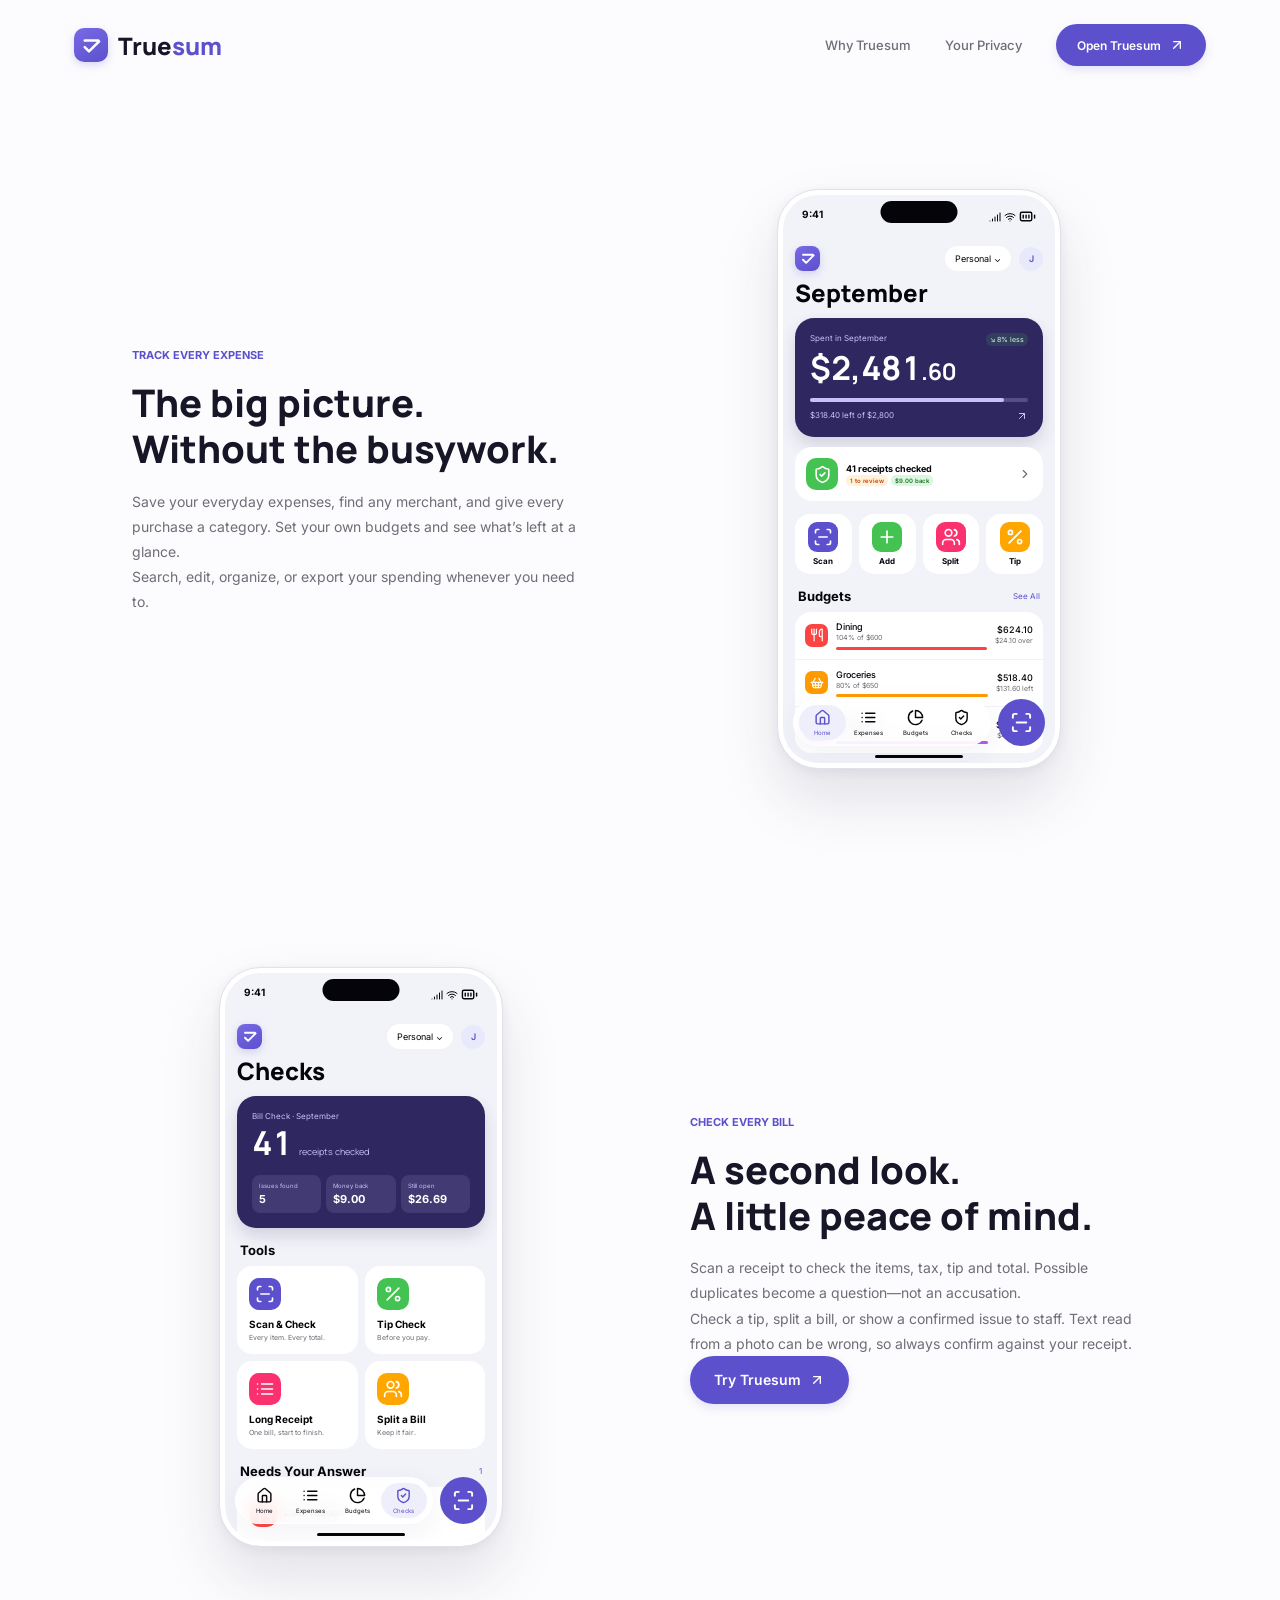
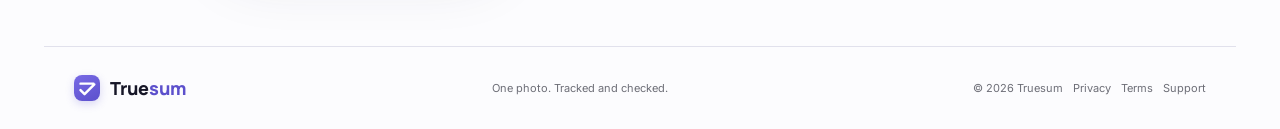
==== commit 31af44b4: "App preview page (Lovable /app look, sample month, static) + Open Truesum buttons point to it Co-Aut" ====
--- a/features.html
+++ b/features.html
@@ -15,7 +15,7 @@
 <link rel="stylesheet" href="assets/site.css">
 </head>
 <body>
-<header class="site-nav"><a href="./" class="brand" aria-label="Truesum home"><span class="brand-mark"><svg viewBox="0 0 32 32" fill="none" aria-hidden="true"><path d="M8 10h16M8 18l5 5 12-12" stroke="currentColor" stroke-width="3" stroke-linecap="round" stroke-linejoin="round"/></svg></span><span>True<span class="text-primary">sum</span></span></a><nav class="site-nav-links"><a href="features.html">Why Truesum</a><a href="privacy.html">Your Privacy</a><a class="truesum-button btn" href="#get">Get Truesum <svg width="24" height="24" viewBox="0 0 24 24" fill="none" stroke="currentColor" stroke-width="2" stroke-linecap="round" stroke-linejoin="round" aria-hidden="true"><path d="M7 7h10v10"/><path d="M7 17 17 7"/></svg></a></nav></header>
+<header class="site-nav"><a href="./" class="brand" aria-label="Truesum home"><span class="brand-mark"><svg viewBox="0 0 32 32" fill="none" aria-hidden="true"><path d="M8 10h16M8 18l5 5 12-12" stroke="currentColor" stroke-width="3" stroke-linecap="round" stroke-linejoin="round"/></svg></span><span>True<span class="text-primary">sum</span></span></a><nav class="site-nav-links"><a href="features.html">Why Truesum</a><a href="privacy.html">Your Privacy</a><a class="truesum-button btn" href="app-preview.html">Open Truesum <svg width="24" height="24" viewBox="0 0 24 24" fill="none" stroke="currentColor" stroke-width="2" stroke-linecap="round" stroke-linejoin="round" aria-hidden="true"><path d="M7 7h10v10"/><path d="M7 17 17 7"/></svg></a></nav></header>
 <main>
 <section class="feature-section"><div><span class="section-kicker">Track every expense</span><h2>The big picture.<br>Without the busywork.</h2>
 <p>Save your everyday expenses, find any merchant, and give every purchase a category. Set your own budgets and see what’s left at a glance.</p>
@@ -24,7 +24,7 @@
 <h2>A second look.<br>A little peace of mind.</h2>
 <p>Scan a receipt to check the items, tax, tip and total. Possible duplicates become a question—not an accusation.</p>
 <p>Check a tip, split a bill, or show a confirmed issue to staff. Text read from a photo can be wrong, so always confirm against your receipt.</p>
-<a class="truesum-button btn" href="./#get">Get Truesum <svg width="24" height="24" viewBox="0 0 24 24" fill="none" stroke="currentColor" stroke-width="2" stroke-linecap="round" stroke-linejoin="round" aria-hidden="true"><path d="M7 7h10v10"/><path d="M7 17 17 7"/></svg></a></div></section>
+<a class="truesum-button btn" href="app-preview.html">Try Truesum <svg width="24" height="24" viewBox="0 0 24 24" fill="none" stroke="currentColor" stroke-width="2" stroke-linecap="round" stroke-linejoin="round" aria-hidden="true"><path d="M7 7h10v10"/><path d="M7 17 17 7"/></svg></a></div></section>
 </main>
 <footer class="site-footer"><a href="./" class="brand" aria-label="Truesum home"><span class="brand-mark"><svg viewBox="0 0 32 32" fill="none" aria-hidden="true"><path d="M8 10h16M8 18l5 5 12-12" stroke="currentColor" stroke-width="3" stroke-linecap="round" stroke-linejoin="round"/></svg></span><span>True<span class="text-primary">sum</span></span></a><span>One photo. Tracked and checked.</span><span>© 2026 Truesum<span class="footer-links"><a href="privacy.html">Privacy</a><a href="terms.html">Terms</a><a href="support.html">Support</a></span></span></footer>
 </body>
--- a/assets/site.css
+++ b/assets/site.css
@@ -162,3 +162,14 @@
 .site-footer a:hover { color:var(--primary); }
 .store-note { margin-top:14px; font-size:13px; color:var(--muted-foreground); }
 .footer-links a { margin-left:10px; }
+/* Legal pages in the landing style (Lovable /privacy layout: max-w-2xl, px-6, py-16) */
+.legal-doc { max-width:672px; margin:0 auto; padding:64px 24px; }
+.legal-doc h1 { font-size:36px; line-height:1.15; font-weight:800; margin:16px 0 8px; }
+.legal-doc .updated { font-size:13px; color:var(--muted-foreground); margin-bottom:32px; }
+.legal-doc > p { font-size:14px; line-height:1.75; color:var(--muted-foreground); }
+.legal-doc section { margin-top:32px; }
+.legal-doc h2 { font-size:20px; font-weight:700; margin-bottom:12px; }
+.legal-doc section p, .legal-doc li { font-size:14px; line-height:1.75; color:var(--muted-foreground); }
+.legal-doc ul { margin:0; padding-left:20px; } .legal-doc li { margin:6px 0; }
+.legal-doc strong { color:var(--foreground); font-weight:600; }
+.legal-doc a { color:var(--primary); } .legal-doc a:hover { text-decoration:underline; }
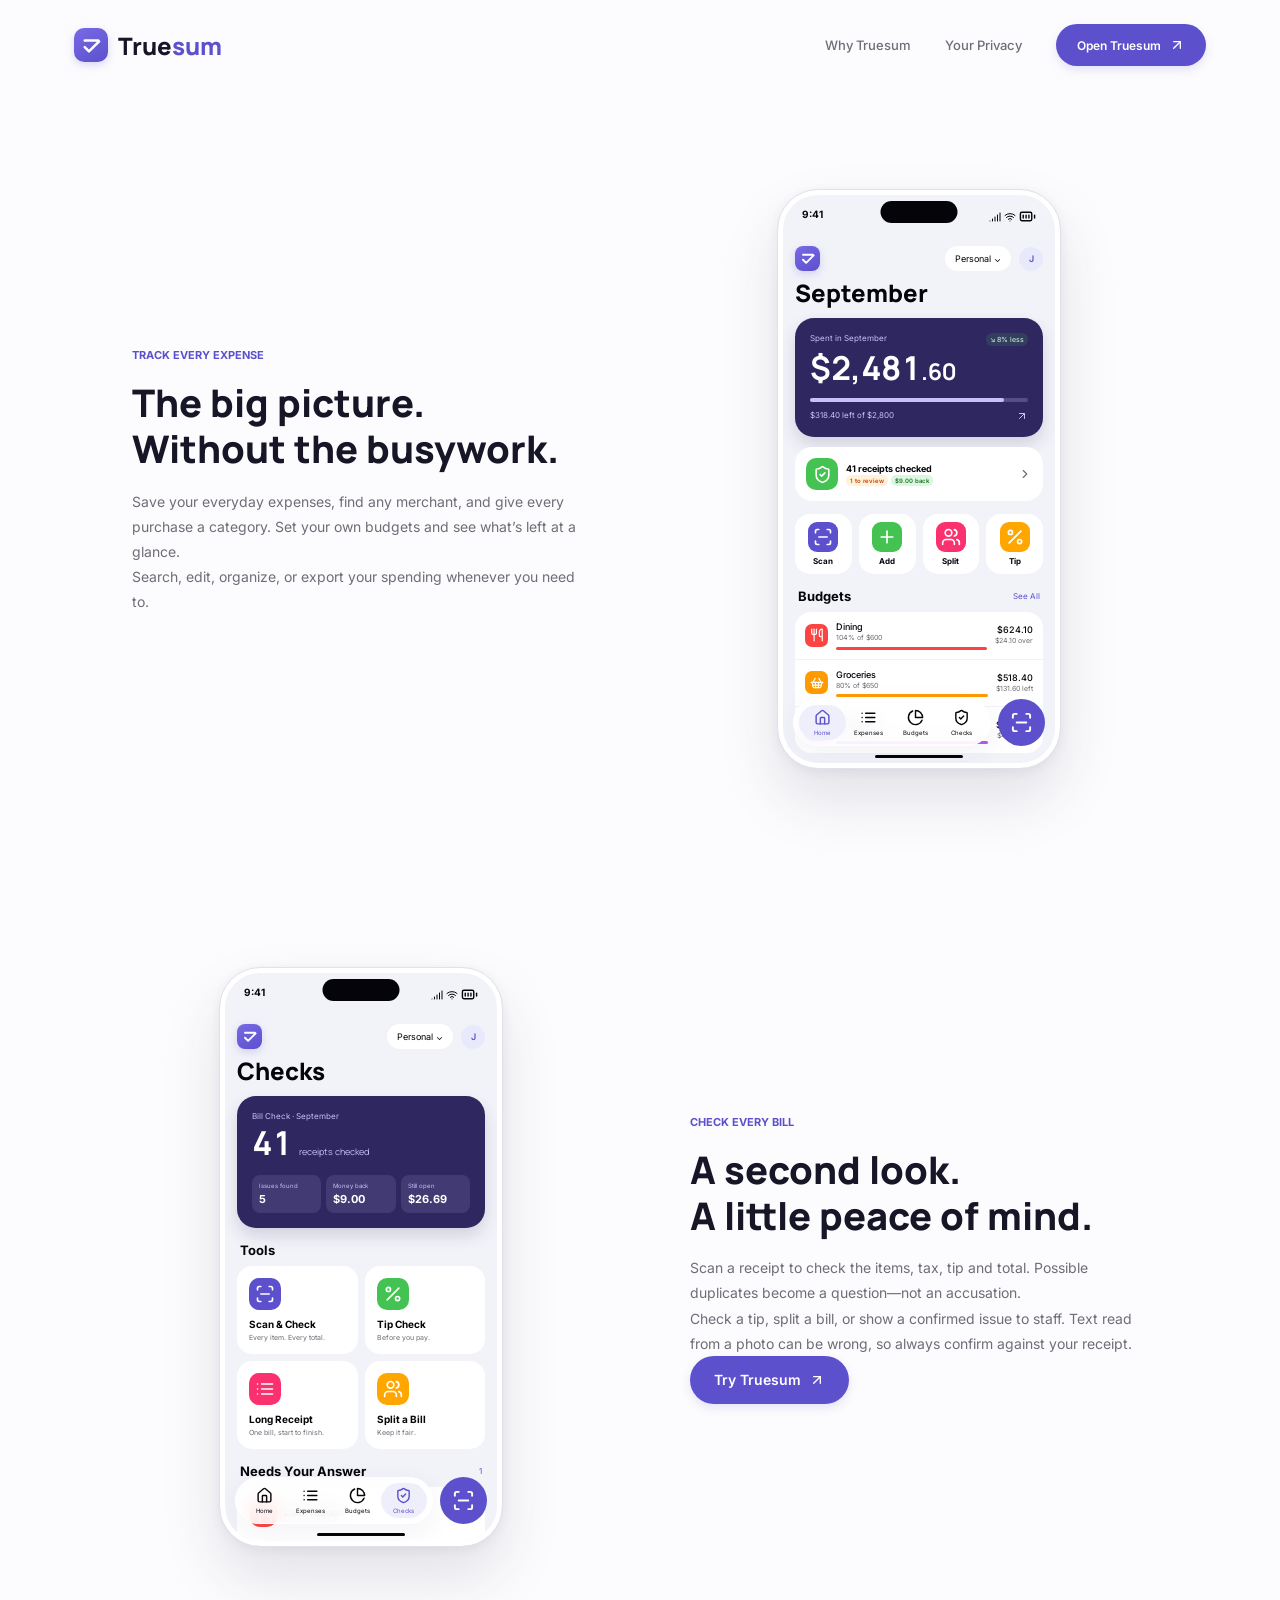
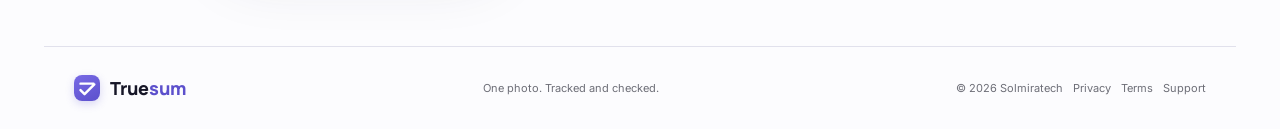
==== commit adadfd88: "Terms and Support in the same layout as Privacy (one light theme); footer © 2026 Solmiratech Legal t" ====
--- a/features.html
+++ b/features.html
@@ -26,6 +26,6 @@
 <p>Check a tip, split a bill, or show a confirmed issue to staff. Text read from a photo can be wrong, so always confirm against your receipt.</p>
 <a class="truesum-button btn" href="app-preview.html">Try Truesum <svg width="24" height="24" viewBox="0 0 24 24" fill="none" stroke="currentColor" stroke-width="2" stroke-linecap="round" stroke-linejoin="round" aria-hidden="true"><path d="M7 7h10v10"/><path d="M7 17 17 7"/></svg></a></div></section>
 </main>
-<footer class="site-footer"><a href="./" class="brand" aria-label="Truesum home"><span class="brand-mark"><svg viewBox="0 0 32 32" fill="none" aria-hidden="true"><path d="M8 10h16M8 18l5 5 12-12" stroke="currentColor" stroke-width="3" stroke-linecap="round" stroke-linejoin="round"/></svg></span><span>True<span class="text-primary">sum</span></span></a><span>One photo. Tracked and checked.</span><span>© 2026 Truesum<span class="footer-links"><a href="privacy.html">Privacy</a><a href="terms.html">Terms</a><a href="support.html">Support</a></span></span></footer>
+<footer class="site-footer"><a href="./" class="brand" aria-label="Truesum home"><span class="brand-mark"><svg viewBox="0 0 32 32" fill="none" aria-hidden="true"><path d="M8 10h16M8 18l5 5 12-12" stroke="currentColor" stroke-width="3" stroke-linecap="round" stroke-linejoin="round"/></svg></span><span>True<span class="text-primary">sum</span></span></a><span>One photo. Tracked and checked.</span><span>© 2026 Solmiratech<span class="footer-links"><a href="privacy.html">Privacy</a><a href="terms.html">Terms</a><a href="support.html">Support</a></span></span></footer>
 </body>
 </html>
--- a/assets/site.css
+++ b/assets/site.css
@@ -162,14 +162,44 @@
 .site-footer a:hover { color:var(--primary); }
 .store-note { margin-top:14px; font-size:13px; color:var(--muted-foreground); }
 .footer-links a { margin-left:10px; }
-/* Legal pages in the landing style (Lovable /privacy layout: max-w-2xl, px-6, py-16) */
-.legal-doc { max-width:672px; margin:0 auto; padding:64px 24px; }
-.legal-doc h1 { font-size:36px; line-height:1.15; font-weight:800; margin:16px 0 8px; }
-.legal-doc .updated { font-size:13px; color:var(--muted-foreground); margin-bottom:32px; }
-.legal-doc > p { font-size:14px; line-height:1.75; color:var(--muted-foreground); }
-.legal-doc section { margin-top:32px; }
-.legal-doc h2 { font-size:20px; font-weight:700; margin-bottom:12px; }
-.legal-doc section p, .legal-doc li { font-size:14px; line-height:1.75; color:var(--muted-foreground); }
-.legal-doc ul { margin:0; padding-left:20px; } .legal-doc li { margin:6px 0; }
+/* Legal pages in the landing style */
+.legal-page { background:var(--background); }
+.legal-hero { text-align:center; padding:56px 24px 48px; background:radial-gradient(ellipse at 50% 0%,var(--secondary),var(--background) 70%); }
+.legal-hero h1 { font-size:48px; line-height:1.1; font-weight:800; margin:14px 0 10px; letter-spacing:-0.02em; }
+.legal-updated { font-size:13px; color:var(--muted-foreground); }
+.legal-lead { max-width:620px; margin:22px auto 0; }
+.legal-lead p { font-size:16px; line-height:1.7; color:var(--muted-foreground); }
+.legal-points { max-width:960px; margin:40px auto 0; display:grid; grid-template-columns:repeat(3,1fr); gap:16px; text-align:left; }
+.legal-point { background:var(--card); border:1px solid var(--border); border-radius:20px; padding:22px; box-shadow:var(--soft-shadow); }
+.legal-point b { display:block; font-family:var(--font-display); font-size:16px; font-weight:700; margin:14px 0 6px; }
+.legal-point p { font-size:13px; line-height:1.6; color:var(--muted-foreground); }
+.legal-point-icon { display:inline-flex; width:40px; height:40px; border-radius:12px; align-items:center; justify-content:center; background:var(--secondary); color:var(--primary); }
+.legal-layout { max-width:1192px; margin:0 auto; padding:24px 30px 96px; display:grid; grid-template-columns:240px minmax(0,1fr); gap:48px; align-items:start; }
+.legal-toc { position:sticky; top:24px; font-size:13px; }
+.legal-toc > span { display:block; font-size:11px; font-weight:700; text-transform:uppercase; color:var(--muted-foreground); margin-bottom:12px; padding-left:14px; }
+.legal-toc ol { list-style:none; margin:0; padding:0; border-left:1px solid var(--border); }
+.legal-toc li a { display:block; padding:7px 14px; margin-left:-1px; border-left:2px solid transparent; color:var(--muted-foreground); }
+.legal-toc li a:hover { color:var(--primary); border-left-color:var(--primary); }
+.legal-toc-contact { display:inline-flex; align-items:center; gap:8px; margin:20px 0 0 14px; color:var(--primary); font-weight:500; }
+.legal-card { background:var(--card); border:1px solid var(--border); border-radius:24px; padding:16px 48px; box-shadow:var(--soft-shadow); }
+.legal-doc section { padding:32px 0; scroll-margin-top:24px; }
+.legal-doc section + section { border-top:1px solid var(--border); }
+.legal-doc h2 { display:flex; align-items:center; gap:12px; font-size:22px; font-weight:800; margin:0 0 14px; }
+.legal-doc h2 .num { font-family:var(--font-sans); font-size:12px; font-weight:600; color:var(--primary); background:var(--secondary); border-radius:999px; padding:4px 9px; }
+.legal-doc p, .legal-doc li { font-size:15px; line-height:1.75; color:var(--muted-foreground); }
+.legal-doc ul { margin:0; padding-left:20px; } .legal-doc li { margin:8px 0; } .legal-doc li::marker { color:var(--primary); }
 .legal-doc strong { color:var(--foreground); font-weight:600; }
-.legal-doc a { color:var(--primary); } .legal-doc a:hover { text-decoration:underline; }
+.legal-doc a, .legal-lead a { color:var(--primary); } .legal-doc a:hover { text-decoration:underline; text-underline-offset:3px; }
+.site-nav-links a[aria-current="page"] { color:var(--primary); }
+@media (max-width:900px) {
+  .legal-layout { grid-template-columns:1fr; gap:0; padding:8px 16px 64px; }
+  .legal-toc { display:none; }
+  .legal-points { grid-template-columns:1fr; gap:12px; }
+  .legal-point { display:grid; grid-template-columns:40px 1fr; column-gap:14px; padding:16px 18px; }
+  .legal-point-icon { grid-row:span 2; }
+  .legal-point b { margin:0 0 2px; }
+  .legal-card { padding:8px 22px; border-radius:20px; }
+  .legal-hero { padding:40px 16px 32px; }
+  .legal-hero h1 { font-size:36px; }
+  .legal-doc h2 { font-size:19px; }
+}
